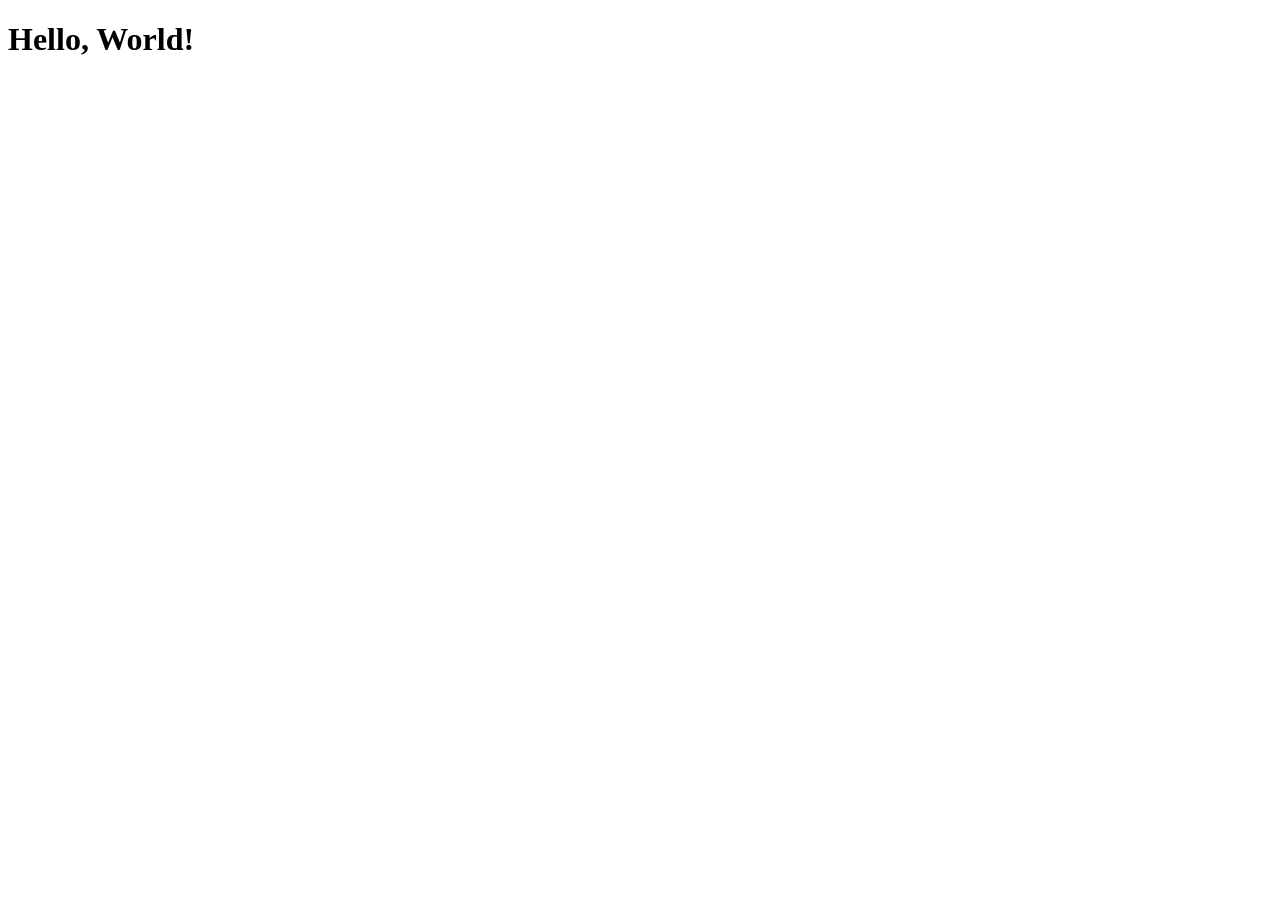
==== index.html @ 939e472d "rename hello.html to index.html" ====
<!DOCTYPE html>
<html lang="en">
<head>
	<meta charset="UTF-8">
	<meta name="viewport" content="width=device-width, initial-scale=1.0">
	<title>Hello World Page</title>
</head>
<body>
	<h1>Hello, World!</h1>
</body>
</html>
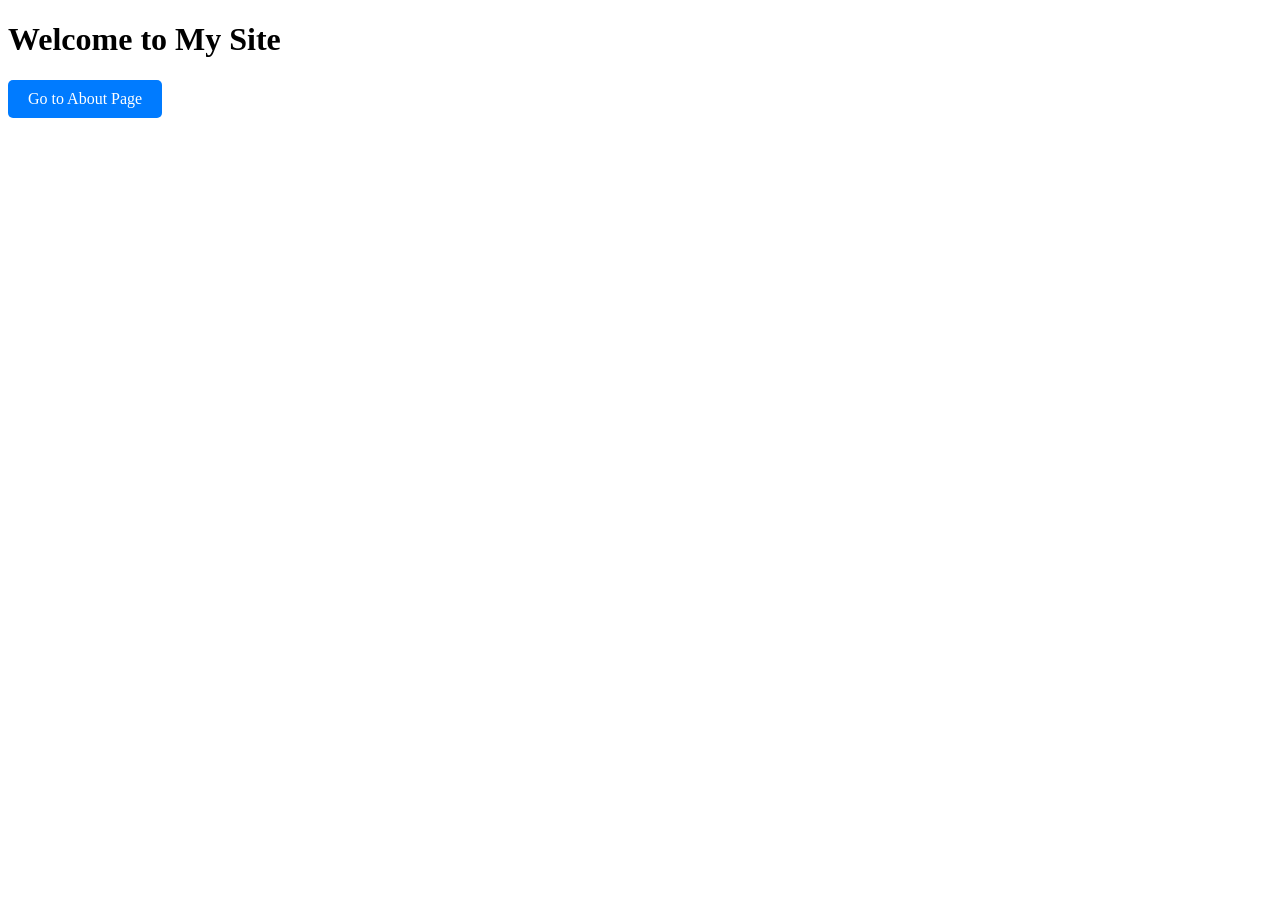
==== commit 1e399964: "add base about me page" ====
--- a/index.html
+++ b/index.html
@@ -3,9 +3,26 @@
 <head>
 	<meta charset="UTF-8">
 	<meta name="viewport" content="width=device-width, initial-scale=1.0">
-	<title>Hello World Page</title>
+	<title>Welcome</title>
+	<style>
+        .button {
+            display: inline-block;
+            padding: 10px 20px;
+            font-size: 16px;
+            color: white;
+            background-color: #007BFF;
+            text-align: center;
+            text-decoration: none;
+            border-radius: 5px;
+            transition: background-color 0.3s;
+        }
+        .button:hover {
+            background-color: #0056b3;
+        }
+    </style>
 </head>
 <body>
-	<h1>Hello, World!</h1>
+    <h1>Welcome to My Site</h1>
+    <a href="about.html" class="button">Go to About Page</a>
 </body>
 </html>
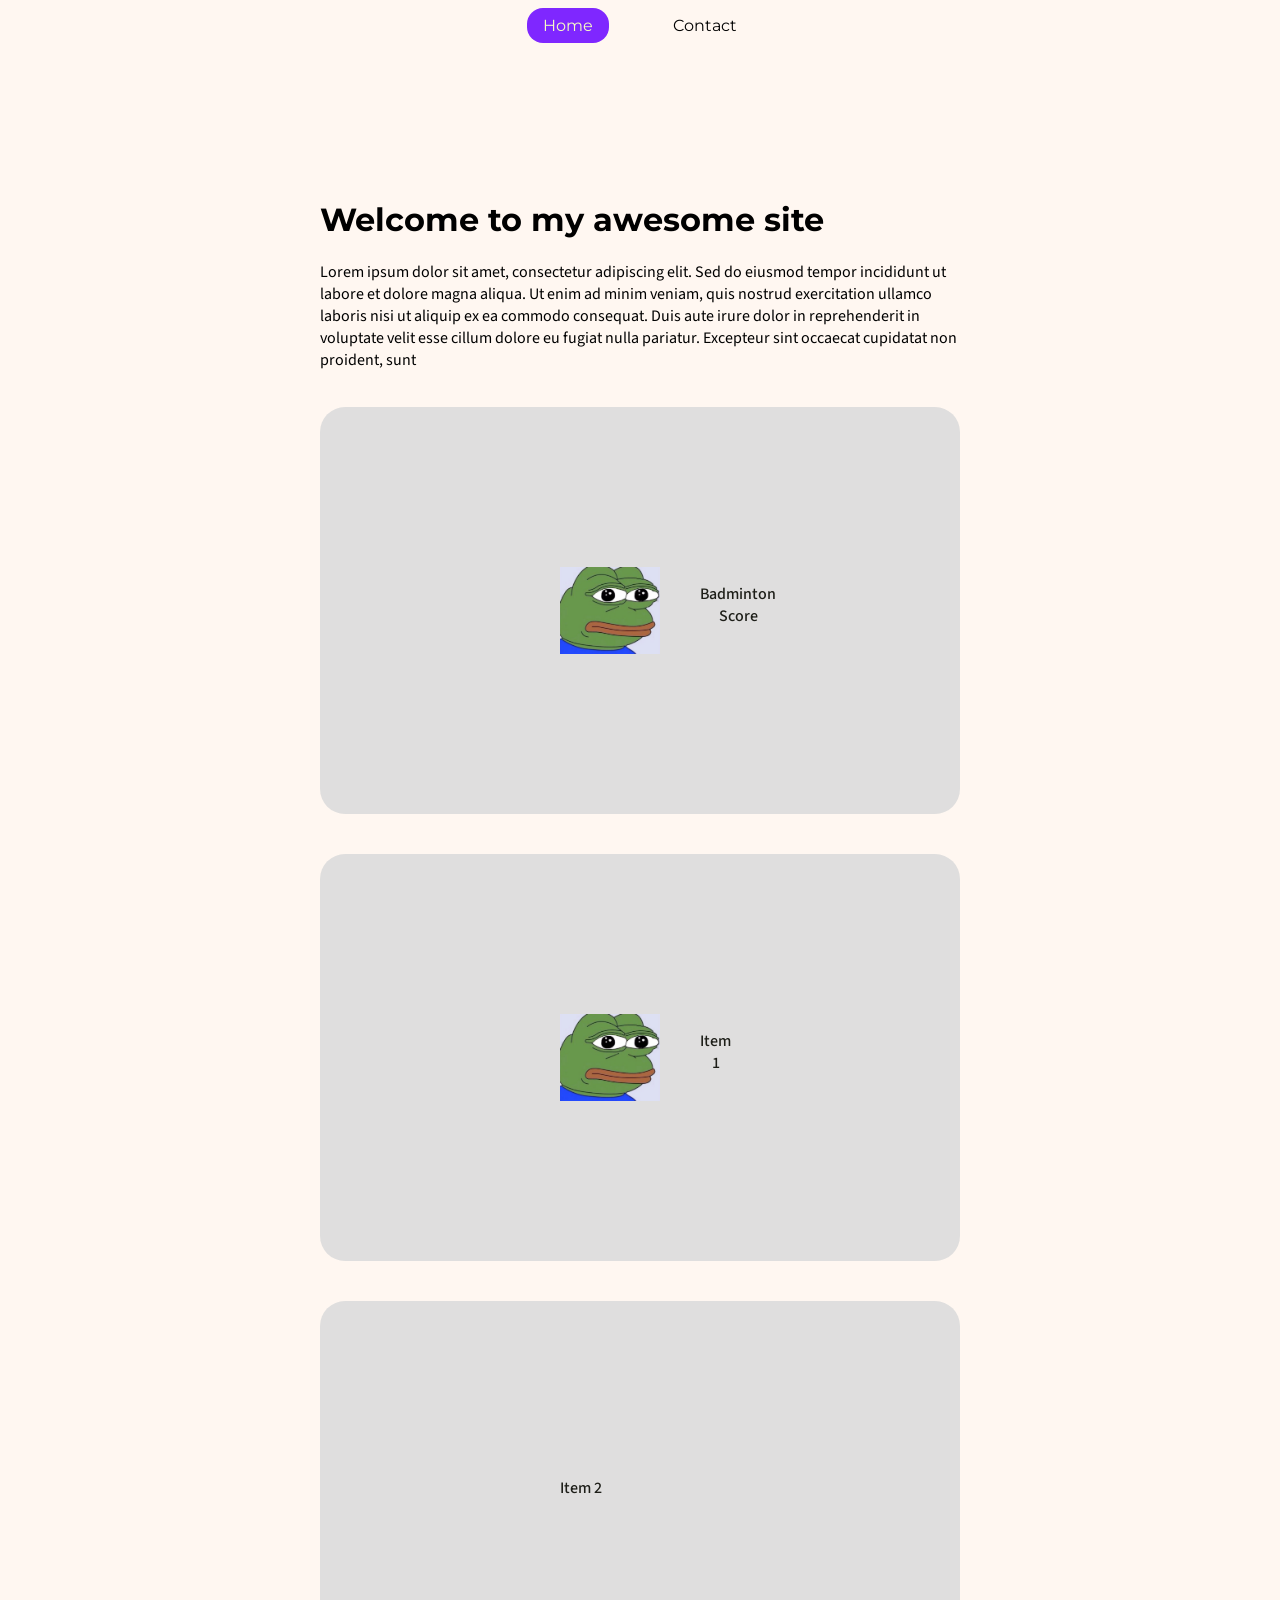
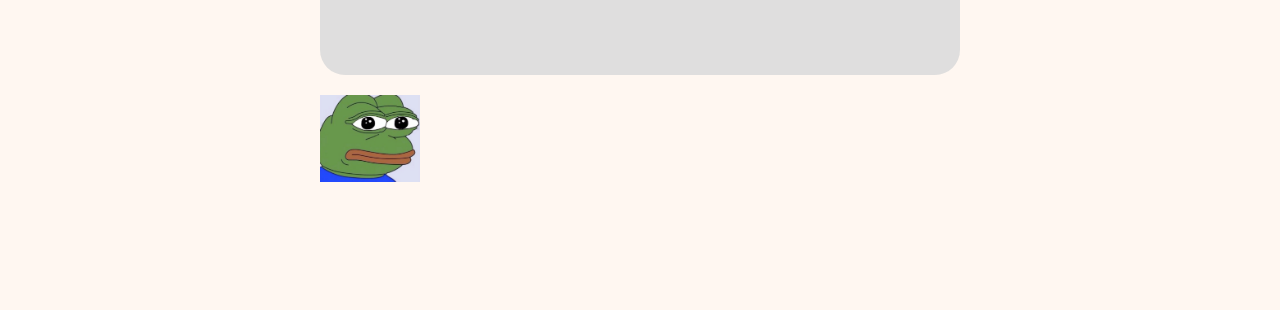
==== commit b84d840c: "Add clicking on nav bar changes the content - added fonts - add tab click reload - add tiles when ho" ====
--- a/index.html
+++ b/index.html
@@ -4,25 +4,28 @@
 	<meta charset="UTF-8">
 	<meta name="viewport" content="width=device-width, initial-scale=1.0">
 	<title>Welcome</title>
-	<style>
-        .button {
-            display: inline-block;
-            padding: 10px 20px;
-            font-size: 16px;
-            color: white;
-            background-color: #007BFF;
-            text-align: center;
-            text-decoration: none;
-            border-radius: 5px;
-            transition: background-color 0.3s;
-        }
-        .button:hover {
-            background-color: #0056b3;
-        }
-    </style>
+	<link rel="stylesheet" type="text/css" href="styles/stylesheet.css"/>
+	<script src="scripts/navigationScript.js"></script>
+    <link href="https://fonts.googleapis.com/css2?family=Montserrat:ital,wght@0,100..900;1,100..900&display=swap" rel="stylesheet">
+    <link href="https://fonts.googleapis.com/css2?family=Montserrat:ital,wght@0,100..900;1,100..900&family=Source+Sans+3:ital,wght@0,200..900;1,200..900&display=swap" rel="stylesheet">
 </head>
 <body>
-    <h1>Welcome to My Site</h1>
-    <a href="about.html" class="button">Go to About Page</a>
+    <header>
+        <!-- <div class="logo">
+            <h1>J</h1>
+        </div> -->
+        <nav>
+            <ul>
+                <li><a id="home-tab" class="tab active" data-target="home.html">Home</a></li>
+                <li><a class="tab" data-target="contact.html">Contact</a></li>
+            </ul>
+        </nav>
+    </header>
+	<div id="content" class="tab-content"></div>
+    <div class="footer-container">
+        <div class="footer"></div>
+    </div>
 </body>
-</html>+</html>
+
+<!-- Replace Unity with Roblox projects, and if cannot find then remove tab -->
--- a/styles/stylesheet.css
+++ b/styles/stylesheet.css
@@ -0,0 +1,74 @@
+h1 {
+  font-family: 'Montserrat', sans-serif;
+}
+
+p {
+  font-family: "Source Sans 3", sans-serif;
+}
+
+body {
+  background-color: #FFF7F1;
+  margin: 0px
+}
+
+.tab-content {
+  display: block; /* Hide all content by default */
+  margin: 10% 25%;
+}
+
+html {
+  cursor: url("data:image/svg+xml;utf8, <svg xmlns='http://www.w3.org/2000/svg' width='32' height='32' style='font-size: 24px'><text y='20'>🦄</text></svg>"), auto
+}
+
+header {
+  display: flex;
+  align-items: center;  /* Vertically center the content */
+}
+
+nav {
+  flex-grow: 1;  /* Makes the nav element take up remaining space */
+}
+
+nav ul {
+  list-style-type: none;
+  display: flex;
+  justify-content: center;  /* Center the navigation links */
+  padding: 0px;
+}
+
+nav ul li {
+  margin: 0 24px;  /* Space between each list item */
+}
+
+nav ul li a {
+  color: black;
+  text-decoration: none;
+  padding: 8px 16px;
+  border-radius: 16px;
+}
+
+nav ul li a {
+  font-family: 'Montserrat', sans-serif;
+  font-weight: 400;
+}
+
+nav ul li a:hover {
+  background-color: #F5004F;  /* Hover effect */
+  color: #FFFBE6;
+}
+
+nav ul li a.active {
+  background-color: #7F27FF;
+  color: #F6FDC3;
+}
+
+body{
+  min-height: 100vh;
+  display: flex;
+  flex-direction: column;
+}
+
+footer{
+  /* margin-top: auto; */
+  margin-top: 0px;
+}
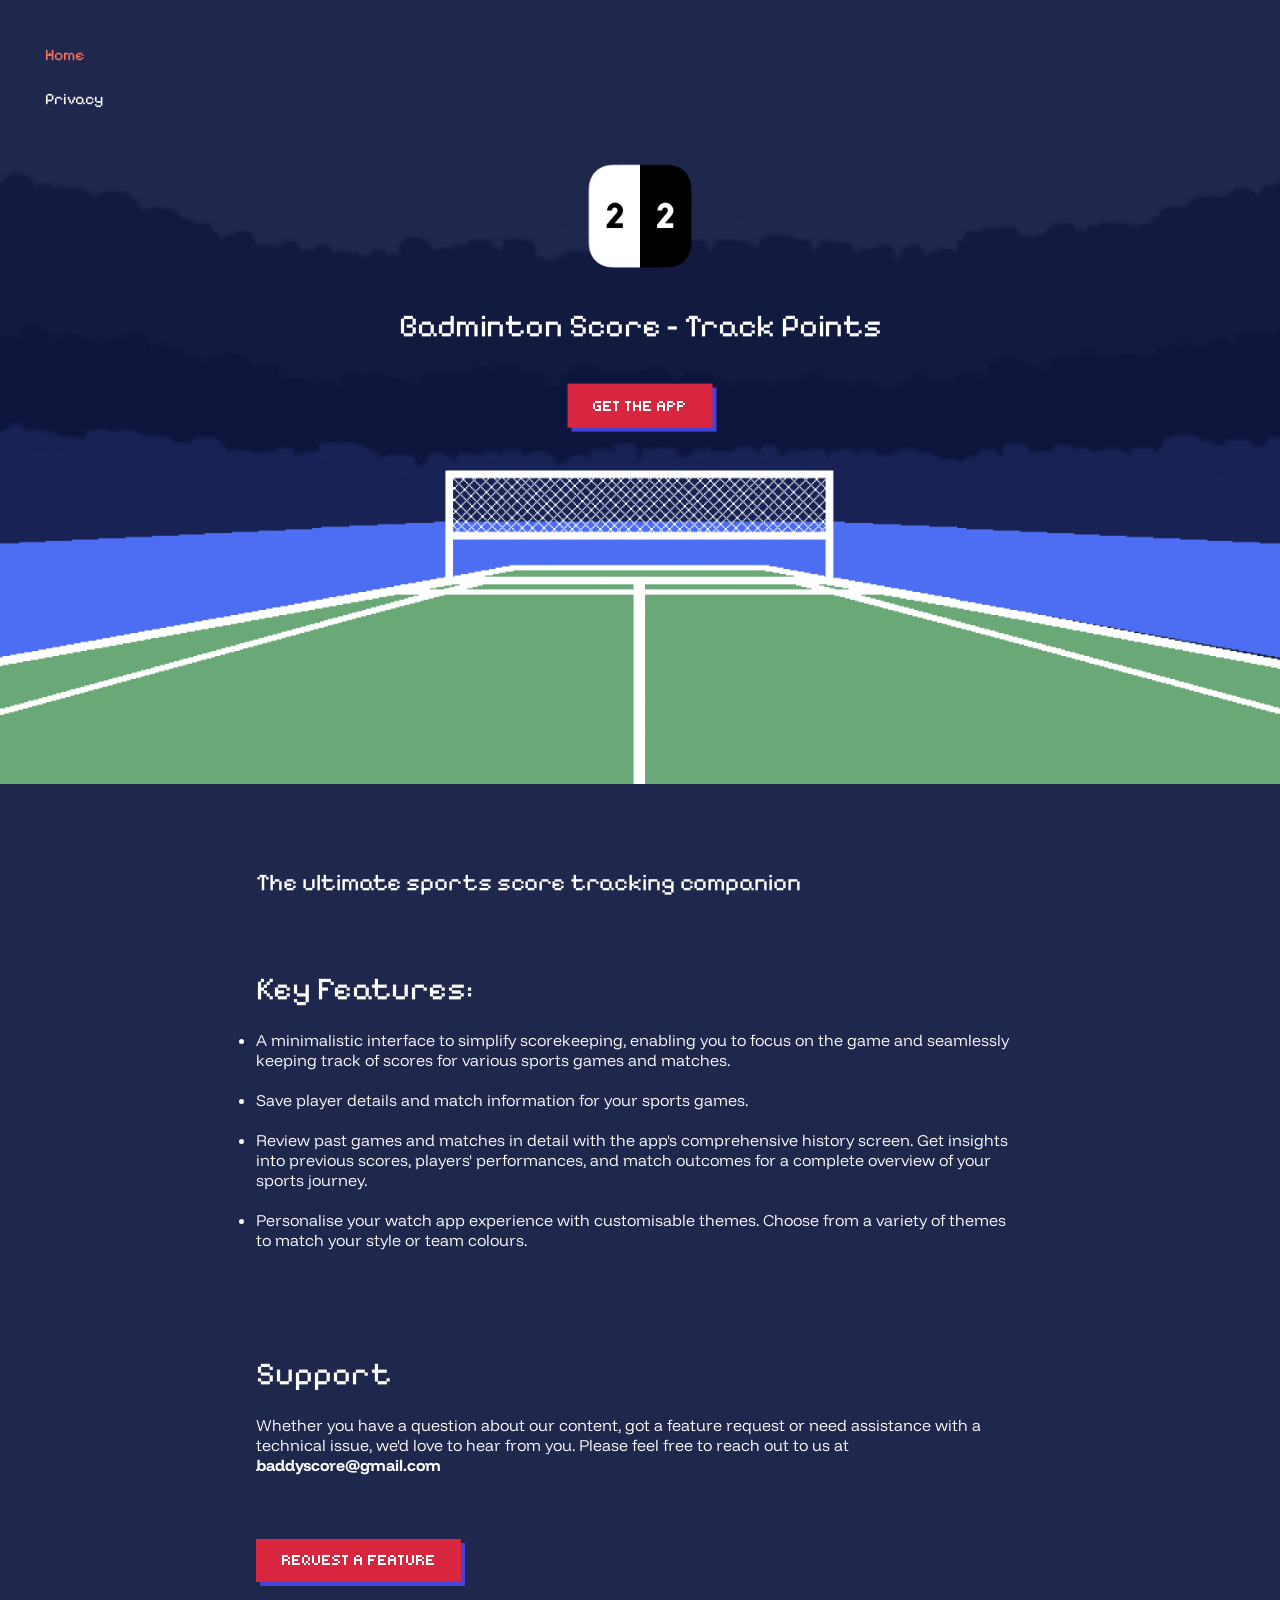
==== commit 496083ac: "Repurpose for just badminton app" ====
--- a/index.html
+++ b/index.html
@@ -1,31 +1,46 @@
-<!DOCTYPE html>
-<html lang="en">
-<head>
-	<meta charset="UTF-8">
-	<meta name="viewport" content="width=device-width, initial-scale=1.0">
-	<title>Welcome</title>
-	<link rel="stylesheet" type="text/css" href="styles/stylesheet.css"/>
-	<script src="scripts/navigationScript.js"></script>
-    <link href="https://fonts.googleapis.com/css2?family=Montserrat:ital,wght@0,100..900;1,100..900&display=swap" rel="stylesheet">
-    <link href="https://fonts.googleapis.com/css2?family=Montserrat:ital,wght@0,100..900;1,100..900&family=Source+Sans+3:ital,wght@0,200..900;1,200..900&display=swap" rel="stylesheet">
-</head>
-<body>
-    <header>
-        <!-- <div class="logo">
-            <h1>J</h1>
-        </div> -->
-        <nav>
-            <ul>
-                <li><a id="home-tab" class="tab active" data-target="home.html">Home</a></li>
-                <li><a class="tab" data-target="contact.html">Contact</a></li>
-            </ul>
-        </nav>
-    </header>
-	<div id="content" class="tab-content"></div>
-    <div class="footer-container">
-        <div class="footer"></div>
-    </div>
-</body>
-</html>
+<html>
+    <head>
+        <link rel="preload stylesheet" type="text/css" href="styles/stylesheet.css"  as="style"/>
+        <link rel="preload stylesheet" type="text/css" href="styles/badmintonStylesheet.css"  as="style"/>
+        <link rel="preconnect" href="https://fonts.googleapis.com">
+        <link rel="preconnect" href="https://fonts.gstatic.com" crossorigin>
+        <link href="https://fonts.googleapis.com/css2?family=Funnel+Display:wght@300&family=Pixelify+Sans&family=Tiny5&display=swap" rel="stylesheet">
+        <meta name="viewport" content="width=device-width, initial-scale=1.0">
+    </head>
+    <body>
+        <div id="navbar-placeholder"></div>
 
-<!-- Replace Unity with Roblox projects, and if cannot find then remove tab -->+        <div class="image-container">
+            <img src="assets/badminton-court.png" class="landing-image">
+            <div class="app-store">
+                <img src="assets/app-icon.png" class="app-icon">
+                <h1>Badminton Score - Track Points</h1>
+                <div class="pixel-button">
+                    <a href="https://apps.apple.com/au/app/badminton-score-track-points/id6473635854">Get the app</a>
+                </div>
+            </div>
+        </div>
+
+        <div class="content">
+            <h2 class="app-tagline">The ultimate sports score tracking companion</h2>
+            <div class="content-paragraph">
+                <h1>Key Features:</h1>
+                <ul>
+                    <li>A minimalistic interface to simplify scorekeeping, enabling you to focus on the game and seamlessly keeping track of scores for various sports games and matches.</li><br>
+                    <li>Save player details and match information for your sports games.</li><br>
+                    <li>Review past games and matches in detail with the app's comprehensive history screen. Get insights into previous scores, players' performances, and match outcomes for a complete overview of your sports journey.</li><br>
+                    <li>Personalise your watch app experience with customisable themes. Choose from a variety of themes to match your style or team colours.</li><br>
+                </ul>
+            </div>
+
+            <div class="content-paragraph">
+                <h1>Support</h1>
+                <p>Whether you have a question about our content, got a feature request or need assistance with a technical issue, we'd love to hear from you. Please feel free to reach out to us at <b>baddyscore@gmail.com</b></p>
+                <div class="pixel-button">
+                    <a href="mailto:baddyscore@gmail.com">Request a feature</a>
+                </div>
+            </div>
+        </div>
+        <script src="scripts/navigation.js" defer></script>
+    </body>
+</html>
--- a/styles/stylesheet.css
+++ b/styles/stylesheet.css
@@ -1,74 +1,163 @@
-h1 {
-  font-family: 'Montserrat', sans-serif;
+html, body {
+  margin: 0;
+  padding: 0;
+  background-color: #1f274d;
+  color: white;
+  /* background-image: linear-gradient(#4d6df3, #1f274d); */
 }
 
-p {
-  font-family: "Source Sans 3", sans-serif;
+h1, h2, h3, .navbar-links, .sidenav-content {
+  font-family: "Pixelify Sans", serif;
+  font-optical-sizing: auto;
+  font-weight: 400;
+  font-style: normal;
 }
 
-body {
-  background-color: #FFF7F1;
-  margin: 0px
+p, ul {
+  font-family: "Funnel Display", serif;
+  font-optical-sizing: auto;
+  font-weight: 300;
+  font-style: normal;
+  margin: 0;
+  padding: 0;
 }
 
-.tab-content {
-  display: block; /* Hide all content by default */
-  margin: 10% 25%;
+.content {
+  position: relative;
+  background-color: #1f274d;
+  padding: 4em 16em 10em 16em;
 }
 
-html {
-  cursor: url("data:image/svg+xml;utf8, <svg xmlns='http://www.w3.org/2000/svg' width='32' height='32' style='font-size: 24px'><text y='20'>🦄</text></svg>"), auto
+.content .content-paragraph {
+  padding: 2em 0em;
 }
 
-header {
-  display: flex;
-  align-items: center;  /* Vertically center the content */
+.content-paragraph p {
+  margin: 0em 0em 4em 0em;
 }
 
-nav {
-  flex-grow: 1;  /* Makes the nav element take up remaining space */
+.navbar {
+  position: fixed; /* Makes the navbar sticky */
+  top: 0; /* Sticks at the top of the page */
+  z-index: 1000; /* Keeps it on top of other content */
+  padding: 2em;
+  display: inline-block;
 }
 
-nav ul {
-  list-style-type: none;
-  display: flex;
-  justify-content: center;  /* Center the navigation links */
-  padding: 0px;
+.navbar-links li a, .sidenav-content a {
+  text-decoration: none;
+  color: white;
 }
 
-nav ul li {
-  margin: 0 24px;  /* Space between each list item */
+.navbar-links li a:hover {
+  text-decoration: underline;
+  color: white;
 }
 
-nav ul li a {
-  color: black;
-  text-decoration: none;
-  padding: 8px 16px;
-  border-radius: 16px;
+.navbar-links li a.active {
+  color: #FF715B;
 }
 
-nav ul li a {
-  font-family: 'Montserrat', sans-serif;
-  font-weight: 400;
+.navbar-links li, .sidenav-content a {
+  display: block;
+  padding: 0.8em;
 }
 
-nav ul li a:hover {
-  background-color: #F5004F;  /* Hover effect */
-  color: #FFFBE6;
+.sidenav-content a.active {
+  color: #FF715B;
 }
 
-nav ul li a.active {
-  background-color: #7F27FF;
-  color: #F6FDC3;
+.sidenav {
+  height: 100%;
+  position: fixed;
+  top: 0;
+  left: 0;
+  background-color: #111;
+  transition: 0.5s;
+  overflow-x: hidden;
+  padding-top: 2em;
+  display: none;
 }
 
-body{
-  min-height: 100vh;
+.sidenav-content {
   display: flex;
   flex-direction: column;
+  padding-left: 2em;
+  position: relative
 }
 
-footer{
-  /* margin-top: auto; */
-  margin-top: 0px;
+#close-button {
+  height: 2em;
+  width: 2em;
+  right: 2em;
+  margin-left: 72%;
+}
+
+/* Hamburger Icon */
+.hamburger {
+  display: none; /* Hide by default */
+  background: none;
+  border: none;
+  font-size: 24px;
+  fill: white;
+}
+
+/* Create a pixelated button effect */
+.pixel-button a {
+  font-family: "Tiny5", serif; /* Use a pixelated font */
+  font-weight: 400;
+  font-style: normal;
+  font-size: 1em;
+  padding: 0.8em 1.6em; /* Adjust the padding for a blocky, square look */
+  background-color: #D7263D; /* Button color */
+  transition: all 0.2s ease-in-out; /* Smooth transition for hover effect */
+  border: none;
+  text-transform: uppercase;
+  color: white;
+  filter: drop-shadow(4px 4px #4444dd);
+  text-decoration: none;
+  display: inline-block;
+}
+
+.pixel-button a:hover {
+  background-color: #4d6df3; /* Change color on hover */
+  filter: drop-shadow(4px 4px #FBC4AB);
+}
+
+@media (max-width: 768px) {
+  h1, h2 {
+      font-size: 18px;
+  }
+
+  .content {
+    padding: 4em 12em;
+    font-size: 14px;
+  }
+}
+
+@media (max-width: 425px) {
+  h1, h2 {
+      font-size: 16px;
+  }
+
+  .content {
+    padding: 3em 7em; /* Smaller padding for mobile */
+    font-size: 12px;
+  }
+
+  .content .content-paragraph {
+    padding: 1em 0em;
+  }
+
+  .hamburger {
+    display: block; /* Show hamburger icon on mobile */
+  }
+
+  .navbar-links {
+    display: none; /* Hide nav links by default on mobile */
+  }
+
+  .sidenav.active {
+    display: block;
+  }
 }
--- a/styles/badmintonStylesheet.css
+++ b/styles/badmintonStylesheet.css
@@ -0,0 +1,50 @@
+.image-container {
+    position: relative;
+}
+
+.landing-image {
+    width: 100%; /* Full width of the parent container */
+    height: auto; /* Maintain aspect ratio */
+    margin-top: 16vh;
+}
+
+.app-store {
+    display: flex;
+    flex-direction: column;
+    justify-content: space-evenly;
+    gap: 2vh;
+    margin: auto;
+    align-items: center;
+    margin-top: 12vh;
+    text-align: center;
+    position: absolute;
+    top: 24%; 
+    left: 50%; 
+    transform: translate(-50%, -50%); 
+}
+
+.app-icon {
+    width: 8vw;
+}
+
+@media (max-width: 768px) {
+    .landing-image {
+        margin-top: 24vh;
+    }
+}
+
+@media (max-width: 425px) {
+    .landing-image {
+        margin-top: 40vh;
+        top: 0;
+    }
+
+    .app-store {
+        gap: 1vh;
+        font-size: 10px;
+    }
+
+    .app-icon {
+        width: 24vw;
+    }
+}
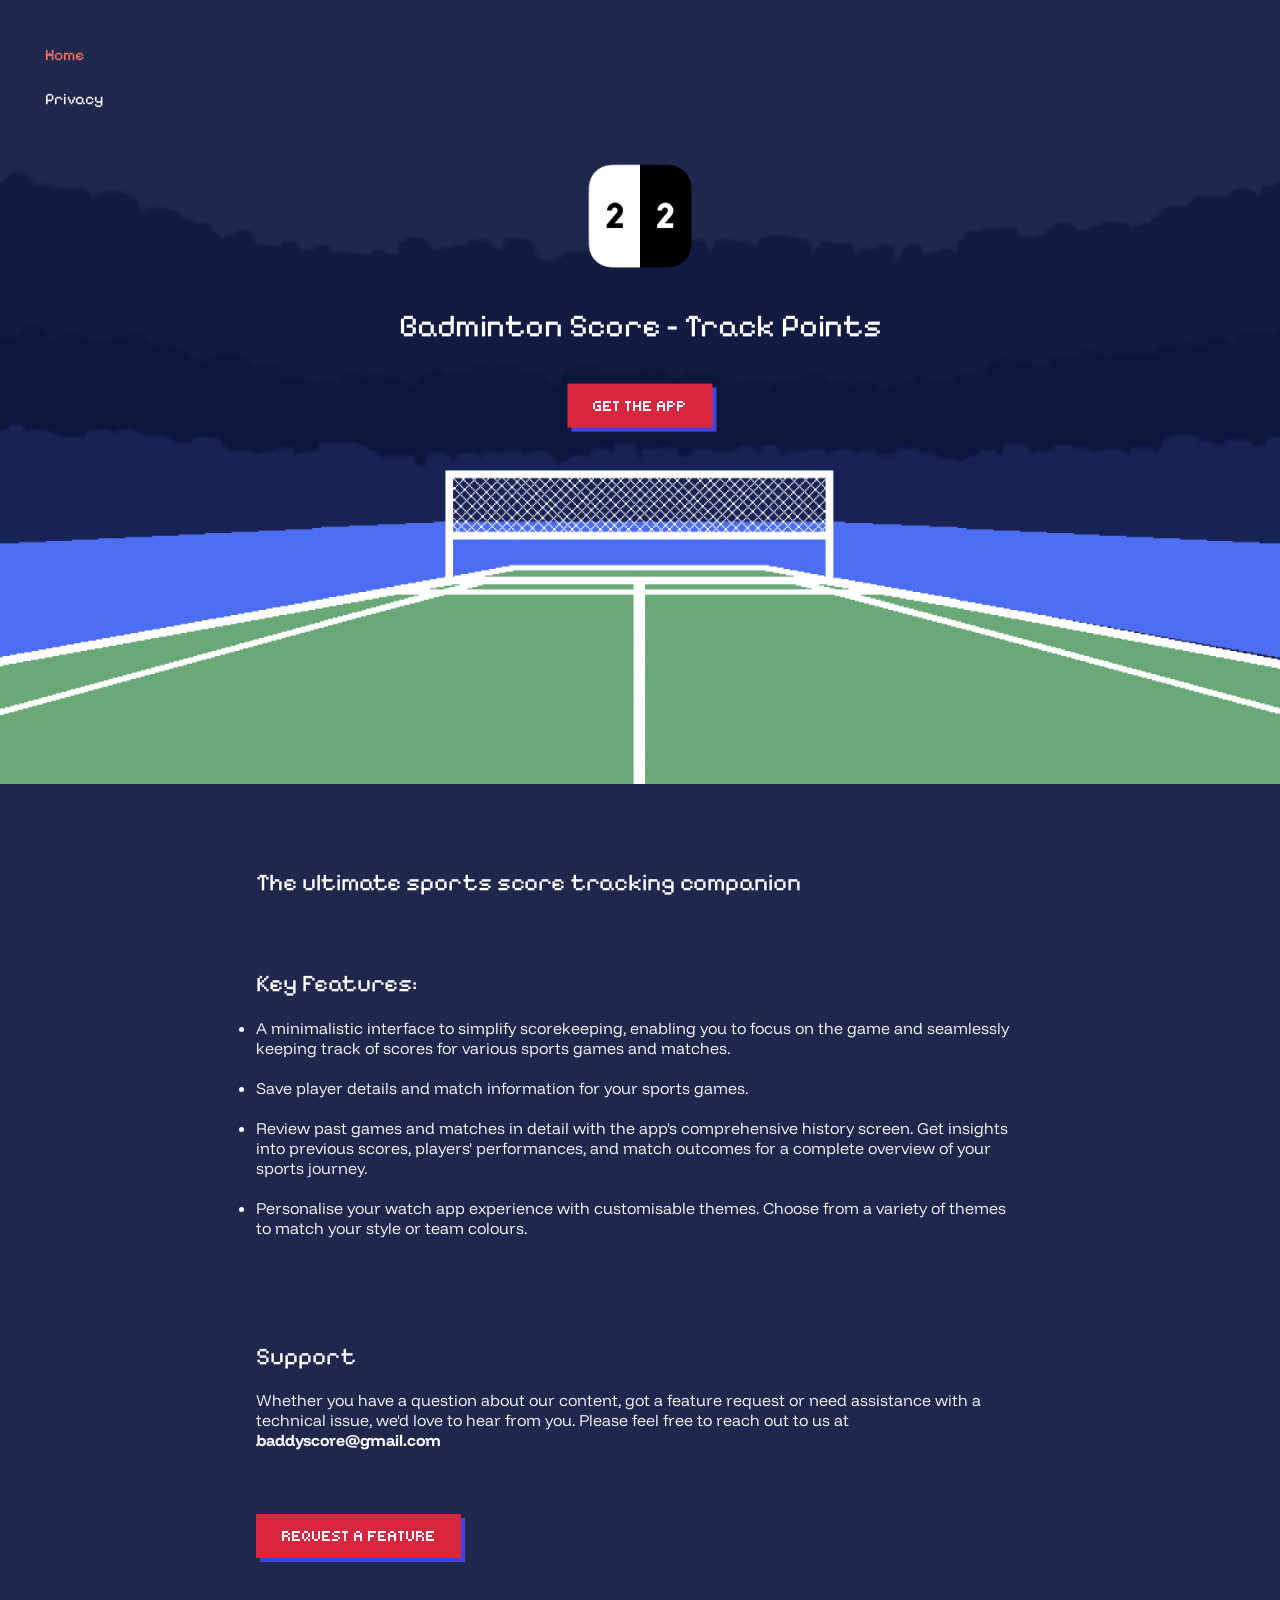
==== commit 66161277: "fix headers" ====
--- a/index.html
+++ b/index.html
@@ -5,7 +5,7 @@
         <link rel="preconnect" href="https://fonts.googleapis.com">
         <link rel="preconnect" href="https://fonts.gstatic.com" crossorigin>
         <link href="https://fonts.googleapis.com/css2?family=Funnel+Display:wght@300&family=Pixelify+Sans&family=Tiny5&display=swap" rel="stylesheet">
-        <meta name="viewport" content="width=device-width, initial-scale=1.0">
+        <meta name="viewport" content="width=device-width, initial-scale=1.0, viewport-fit=cover">
     </head>
     <body>
         <div id="navbar-placeholder"></div>
@@ -24,7 +24,7 @@
         <div class="content">
             <h2 class="app-tagline">The ultimate sports score tracking companion</h2>
             <div class="content-paragraph">
-                <h1>Key Features:</h1>
+                <h2>Key Features:</h2>
                 <ul>
                     <li>A minimalistic interface to simplify scorekeeping, enabling you to focus on the game and seamlessly keeping track of scores for various sports games and matches.</li><br>
                     <li>Save player details and match information for your sports games.</li><br>
@@ -34,7 +34,7 @@
             </div>
 
             <div class="content-paragraph">
-                <h1>Support</h1>
+                <h2>Support</h2>
                 <p>Whether you have a question about our content, got a feature request or need assistance with a technical issue, we'd love to hear from you. Please feel free to reach out to us at <b>baddyscore@gmail.com</b></p>
                 <div class="pixel-button">
                     <a href="mailto:baddyscore@gmail.com">Request a feature</a>
--- a/styles/stylesheet.css
+++ b/styles/stylesheet.css
@@ -44,7 +44,7 @@
   display: inline-block;
 }
 
-.navbar-links li a, .sidenav-content a {
+.navbar-links li a, .tab-icon {
   text-decoration: none;
   color: white;
 }
@@ -58,48 +58,24 @@
   color: #FF715B;
 }
 
-.navbar-links li, .sidenav-content a {
+.navbar-links li {
   display: block;
   padding: 0.8em;
 }
 
-.sidenav-content a.active {
-  color: #FF715B;
+.navbar-icons {
+  display: none;
+  flex-direction: column;
+  padding-top: 1em;
 }
 
-.sidenav {
-  height: 100%;
-  position: fixed;
-  top: 0;
-  left: 0;
-  background-color: #111;
-  transition: 0.5s;
-  overflow-x: hidden;
-  padding-top: 2em;
-  display: none;
+.tab-icon {
+  width: 1.6em;
+  padding: 1em;
 }
 
-.sidenav-content {
-  display: flex;
-  flex-direction: column;
-  padding-left: 2em;
-  position: relative
-}
-
-#close-button {
-  height: 2em;
-  width: 2em;
-  right: 2em;
-  margin-left: 72%;
-}
-
-/* Hamburger Icon */
-.hamburger {
-  display: none; /* Hide by default */
-  background: none;
-  border: none;
-  font-size: 24px;
-  fill: white;
+.tab-icon.active {
+  filter: invert(60%) sepia(51%) saturate(2878%) hue-rotate(346deg) brightness(104%) contrast(97%)
 }
 
 /* Create a pixelated button effect */
@@ -107,7 +83,7 @@
   font-family: "Tiny5", serif; /* Use a pixelated font */
   font-weight: 400;
   font-style: normal;
-  font-size: 1em;
+  font-size: 1rem;
   padding: 0.8em 1.6em; /* Adjust the padding for a blocky, square look */
   background-color: #D7263D; /* Button color */
   transition: all 0.2s ease-in-out; /* Smooth transition for hover effect */
@@ -125,39 +101,39 @@
 }
 
 @media (max-width: 768px) {
-  h1, h2 {
-      font-size: 18px;
+  h1 {
+    font-size: 3em;
+  }
+  
+  h2 {
+      font-size: 1.6em;
   }
 
   .content {
     padding: 4em 12em;
-    font-size: 14px;
+    font-size: 1.8em;
   }
 }
 
 @media (max-width: 425px) {
-  h1, h2 {
-      font-size: 16px;
-  }
-
   .content {
-    padding: 3em 7em; /* Smaller padding for mobile */
-    font-size: 12px;
+    padding: 2em 5em; /* Smaller padding for mobile */
+    font-size: 1em;
   }
 
   .content .content-paragraph {
     padding: 1em 0em;
   }
 
-  .hamburger {
-    display: block; /* Show hamburger icon on mobile */
+  .navbar-icons {
+    display: flex; /* Show hamburger icon on mobile */
+  }
+
+  .navbar {
+    padding: 0;
   }
 
   .navbar-links {
     display: none; /* Hide nav links by default on mobile */
   }
-
-  .sidenav.active {
-    display: block;
-  }
 }
